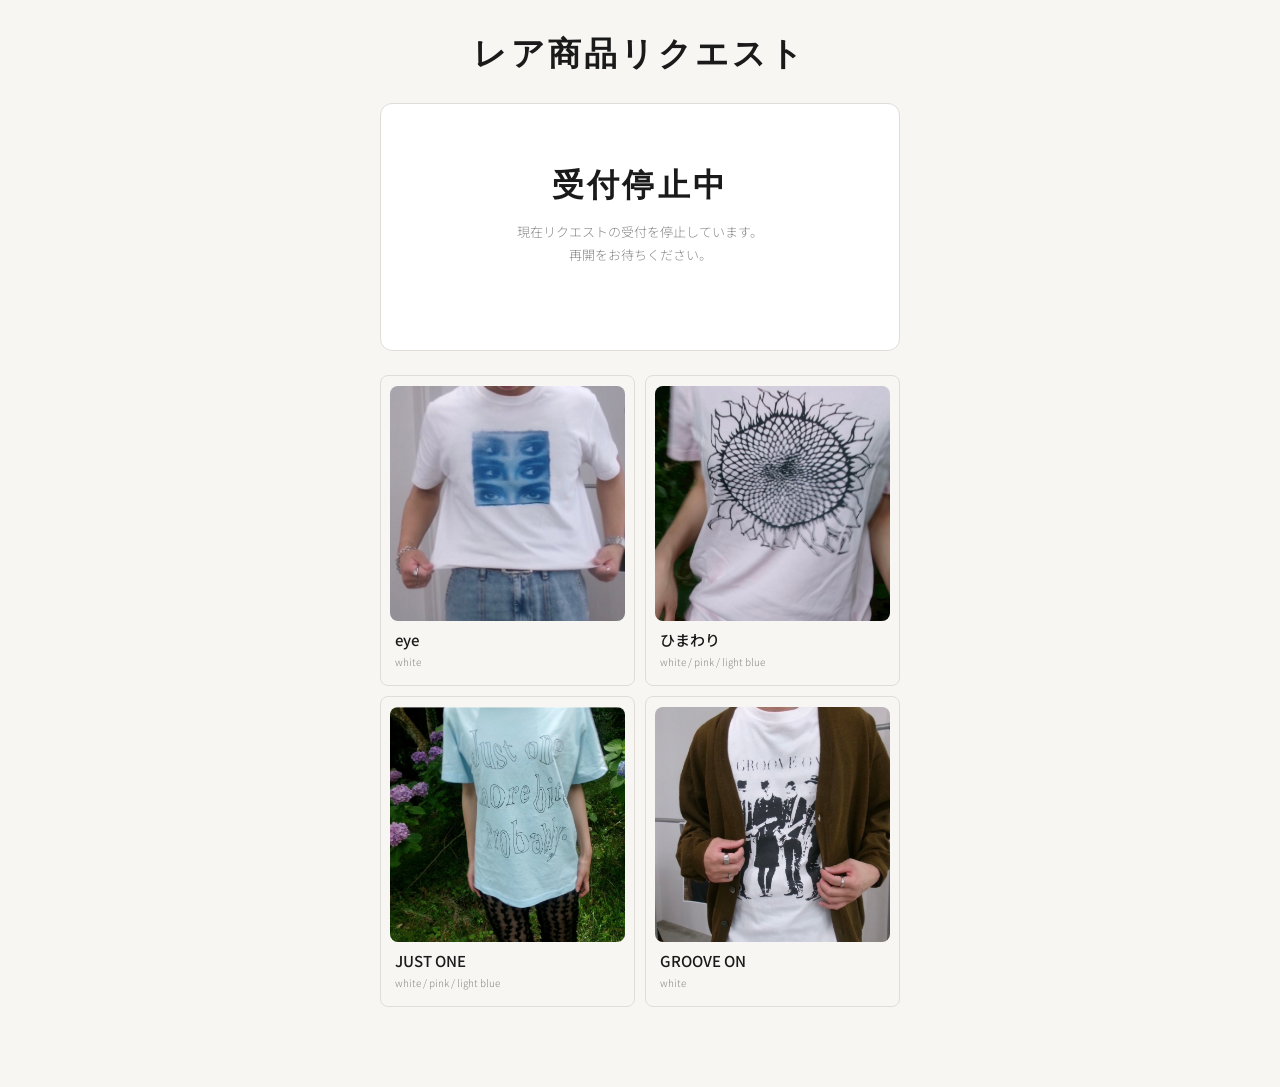
==== stopped.html @ bee6fe9d "修正" ====
<!DOCTYPE html>
<html lang="ja">
<head>
  <meta charset="UTF-8">
  <meta name="viewport" content="width=device-width, initial-scale=1.0">
  <title>受付停止中 - レア商品リクエスト</title>
  <link rel="stylesheet" href="style.css">
</head>
<body>

  <div class="container">
    <header class="header">
      <h1 class="header__title">レア商品リクエスト</h1>
    </header>

    <div class="complete">
      <h2 class="complete__title">受付停止中</h2>
      <p class="complete__text">現在リクエストの受付を停止しています。<br>再開をお待ちください。</p>
    </div>

    <div class="product-grid" style="margin-top: 24px;">
      <div class="product-card__inner">
        <img src="Eye.jpg" alt="eye" class="product-card__img">
        <p class="product-card__name">eye</p>
        <p class="product-card__colors">white</p>
      </div>
      <div class="product-card__inner">
        <img src="Himawari.jpg" alt="ひまわり" class="product-card__img">
        <p class="product-card__name">ひまわり</p>
        <p class="product-card__colors">white / pink / light blue</p>
      </div>
      <div class="product-card__inner">
        <img src="JustOne.jpg" alt="JUST ONE" class="product-card__img">
        <p class="product-card__name">JUST ONE</p>
        <p class="product-card__colors">white / pink / light blue</p>
      </div>
      <div class="product-card__inner">
        <img src="GrooveOn.jpg" alt="GROOVE ON" class="product-card__img">
        <p class="product-card__name">GROOVE ON</p>
        <p class="product-card__colors">white</p>
      </div>
    </div>

  </div>

</body>
</html>
---- style.css ----
@import url('https://fonts.googleapis.com/css2?family=Bebas+Neue&family=Noto+Sans+JP:wght@300;400;500&display=swap');

/* =============================================
   CSS変数：色・フォントはここで一括管理
============================================= */
:root {
  --color-bg: #f7f6f3;
  --color-surface: #ffffff;
  --color-accent: #1a1a1a;
  --color-accent-light: #333;
  --color-muted: #888;
  --color-border: #e0ddd8;
  --color-selected: #1a1a1a;
  --color-selected-text: #ffffff;
  --color-error: #c0392b;
  --font-display: 'Bebas Neue', sans-serif;
  --font-body: 'Noto Sans JP', sans-serif;
  --radius: 12px;
  --radius-sm: 8px;
}

* {
  box-sizing: border-box;
  margin: 0;
  padding: 0;
}

body {
  background-color: var(--color-bg);
  font-family: var(--font-body);
  color: var(--color-accent);
  min-height: 100vh;
  padding: 40px 16px 80px;
}

/* =============================================
   コンテナ
============================================= */
.container {
  max-width: 520px;
  margin: 0 auto;
}

/* =============================================
   ヘッダー
============================================= */
.header {
  text-align: center;
  margin-bottom: 30px;
}

.header__sub {
  font-family: var(--font-display);
  font-size: 13px;
  letter-spacing: 0.3em;
  color: var(--color-muted);
  margin-bottom: 8px;
}

.header__title {
  font-family: var(--font-display);
  font-size: 32.5px;
  letter-spacing: 0.1em;
  line-height: 1;
  margin-bottom: 16px;
}

.header__desc {
  font-size: 13px;
  color: var(--color-muted);
  line-height: 1.8;
  font-weight: 300;
}

/* =============================================
   ステップ
============================================= */
.step {
  background: var(--color-surface);
  border-radius: var(--radius);
  padding: 21px 12px 10px 12px;
  margin-bottom: 16px;
  border: 1px solid var(--color-border);
}

.step__title {
  font-size: 16px;
  font-weight: 700;
  letter-spacing: 0.05em;
  margin-bottom: 2px;
  margin-left: 5px;
  display: flex;
  align-items: center;
  gap: 15px;
}

.step__num {
  font-family: var(--font-display);
  font-size: 28px;
  line-height: 1;
  color: var(--color-muted);
  padding-top: 4px; /* 数値を調整して合わせる */
}

.step__note {
  font-size: 11px;
  color: var(--color-muted);
  margin-bottom: 20px;
  margin-left: 45px;
}

/* =============================================
   商品グリッド
============================================= */
.product-grid {
  display: grid;
  grid-template-columns: 1fr 1fr;
  gap: 10px;
}

.product-card {
  cursor: pointer;
  display: block;
}

.product-card input[type="checkbox"] {
  display: none;
}

.product-card__inner {
  border: 1.5px solid var(--color-border);
  border-radius: var(--radius-sm);
  padding: 16px 14px;
  position: relative;
  transition: all 0.2s ease;
  background: var(--color-bg);
}

.product-card__check {
  position: absolute;
  top: 10px;
  right: 10px;
  width: 20px;
  height: 20px;
  border-radius: 50%;
  border: 1.5px solid var(--color-border);
  display: flex;
  align-items: center;
  justify-content: center;
  font-size: 10px;
  color: transparent;
  transition: all 0.2s ease;
}

/* 商品カード画像 */
.product-card__img {
  width: calc(100% + 10px); /* paddingの分だけ広げる */
  margin-left: -5px; /* product-card__innerのpaddingと合わせる */
  margin-top: -6px; /* 上の隙間を埋める */
  border-radius: var(--radius-sm); /* 上だけ角丸 */
  aspect-ratio: 1 / 1;
  object-fit: cover;
  display: block;
  margin-bottom: 8px;
}

.product-card input:checked ~ .product-card__inner {
  border-color: var(--color-selected);
  background: var(--color-selected);
}

.product-card input:checked ~ .product-card__inner .product-card__name {
  color: var(--color-selected-text);
}

.product-card input:checked ~ .product-card__inner .product-card__colors {
  color: rgba(255,255,255,0.6);
}

.product-card input:checked ~ .product-card__inner .product-card__check {
  background: white;
  border-color: white;
  color: var(--color-selected);
}

.product-card__name {
  font-size: 15px;
  font-weight: 500;
  margin-bottom: 4px;
  transition: color 0.2s;
}

.product-card__colors {
  font-size: 10px;
  color: var(--color-muted);
  font-weight: 300;
  transition: color 0.2s;
}

/* =============================================
   商品詳細（STEP2）
============================================= */
.product-detail {
  margin-bottom: 40px;
}

.product-detail:last-child {
  margin-bottom: 0;
}

.product-detail__name {
  font-family: var(--font-display);
  font-size: 22px;
  letter-spacing: 0.05em;
  margin-top: 15px;
  margin-bottom: 10px;
  margin-left: 5px;
}

.detail-label {
  font-size: 13px;
  font-weight: 500;
  letter-spacing: 0.05em;
  margin-bottom: 13px;
  margin-left: 2px;
  text-transform: uppercase;
  background:rgba(215, 198, 188, 0);
  color: rgb(0, 0, 0);
}

.detail-section {
  margin-bottom: 6px;
  padding: 11px;
  background: var(--color-surface);
  border-radius: var(--radius-sm);
  border: 1px solid var(--color-border);
}

.detail-section--size {
  padding-bottom: 10px 10px 1px 10px; /* サイズの島だけ下のpaddingを小さく */
}

.detail-section:first-of-type {
  border-radius: var(--radius-sm);
}

.detail-section:last-of-type {
  border-radius: var(--radius-sm);
  margin-bottom: 0;
}

.detail-section:last-child {
  margin-bottom: 0;
}

/* サイズグループ */
.size-group {
  margin-bottom: 10px;
}

.size-group__label {
  font-size: 11px;
  font-weight: 1000;
  letter-spacing: 0.1em;
  color: #717171; /* 文字色を白に */
  text-transform: uppercase;
  margin-bottom: 1px;
  display: inline-block;
  padding: 2px 5px;
  border-radius: 3px; /* 角を少し丸める（完全な四角にするなら0px） */
  background-color: #efefef85; /* 背景色 */
}

.size-group-divider {
  border: none;
  border-top: 1px solid var(--color-border);
  margin-top: 19px ;
  margin-bottom: 13px;
}

.option-group--size-row {
  display: flex;
  flex-wrap: wrap;
  gap: 8px;
  margin-bottom: -10px;
}

/* サイズグループヘッダー */
.size-group__header {
  display: flex;
  align-items: center;
  gap: 8px;
  margin-bottom: 16px;
}

/* ？ボタン */
.size-group__info-btn {
  width: 15px;
  height: 15px;
  border-radius: 50%;
  border: 1.8px solid #a9a9a9;
  background: transparent;
  color: #a9a9a9;
  font-size: 11px;
  cursor: pointer;
  display: flex;
  align-items: center;
  justify-content: center;
  padding: 0;
  font-weight: bold;
}

/* 情報エリア */
.size-group__info {
  background: var(--color-bg);
  border-radius: var(--radius-sm);
  padding: 12px;
  margin-bottom: 10px;
  border: 1px solid var(--color-border);
}

.size-group__info-img {
  width: 100%;
  border-radius: var(--radius-sm);
}

/* =============================================
   選択ボタン（色・サイズ・温度感共通）
============================================= */
.option-group {
  display: flex;
  flex-wrap: wrap;
  gap: 9px;
}

.option-btn {
  display: none;
}

.option-btn + label {
  display: inline-flex;
  align-items: center;
  justify-content: center;
  padding: 3.5px 11px;
  color:rgba(90, 84, 78, 0.858);
  border: 1.4px solid rgba(90, 84, 78, 0.195);
  border-radius: 15px;
  font-size: 12px;
  font-family: var(--font-body);
  cursor: pointer;
  transition: all 0.2s ease;
  background-color: rgba(234, 233, 232, 0.194);
  white-space: nowrap;
}

.option-btn:checked + label {
  background: rgb(66, 66, 66);
  border-color: rgba(66, 66, 66, 0.858);
  color: var(--color-selected-text);
}

/* =============================================
   確認画面（STEP3）
============================================= */

.confirm-item {
  padding: 12px 0px 12px 45px ;
  border-bottom: 1px solid var(--color-border);
}

.confirm-item:last-child {
  border-bottom: none;
}

.confirm-item__name {
  font-weight: 500;
  font-size: 14px;
  margin-bottom: 6px;
}

.confirm-item__detail {
  display: flex;
  gap: 12px;
  font-size: 12px;
  color: var(--color-muted);
}

/* =============================================
   ナビゲーションボタン
============================================= */
.nav-buttons {
  display: flex;
  gap: 10px;
  margin-top: 24px;
}

.btn {
  flex: 1;
  padding: 12px;
  border: none;
  border-radius: var(--radius-sm);
  font-size: 14px;
  font-family: var(--font-body);
  font-weight: 500;
  cursor: pointer;
  letter-spacing: 0.05em;
  transition: all 0.2s ease;
}

.btn--next,
.btn--submit {
  background: var(--color-selected);
  color: white;
}

.btn--next:active,
.btn--submit:active {
  opacity: 0.8;
}

.btn--back {
  background: transparent;
  border: 1.5px solid var(--color-border);
  color: var(--color-accent-light);
}

/* =============================================
   完了画面
============================================= */
.complete {
  text-align: center;
  padding: 60px 24px;
  background: var(--color-surface);
  border-radius: var(--radius);
  border: 1px solid var(--color-border);
}


.complete__title {
  font-family: var(--font-display);
  font-size: 32px;
  letter-spacing: 0.1em;
  margin-bottom: 12px;
}

.complete__text {
  font-size: 13px;
  color: var(--color-muted);
  line-height: 1.8;
  margin-bottom: 24px;
  font-weight: 300;
}

/* =============================================
   デバッグ表示（開発中のみ）
   本番時は削除またはdisplay:noneに
============================================= */
.debug {
  margin-top: 32px;
  text-align: left;
  background: #f0f0f0;
  border-radius: var(--radius-sm);
  padding: 16px;
  font-size: 12px;
  line-height: 1.8;
  color: #333;
  white-space: pre-wrap;
  word-break: break-all;
}
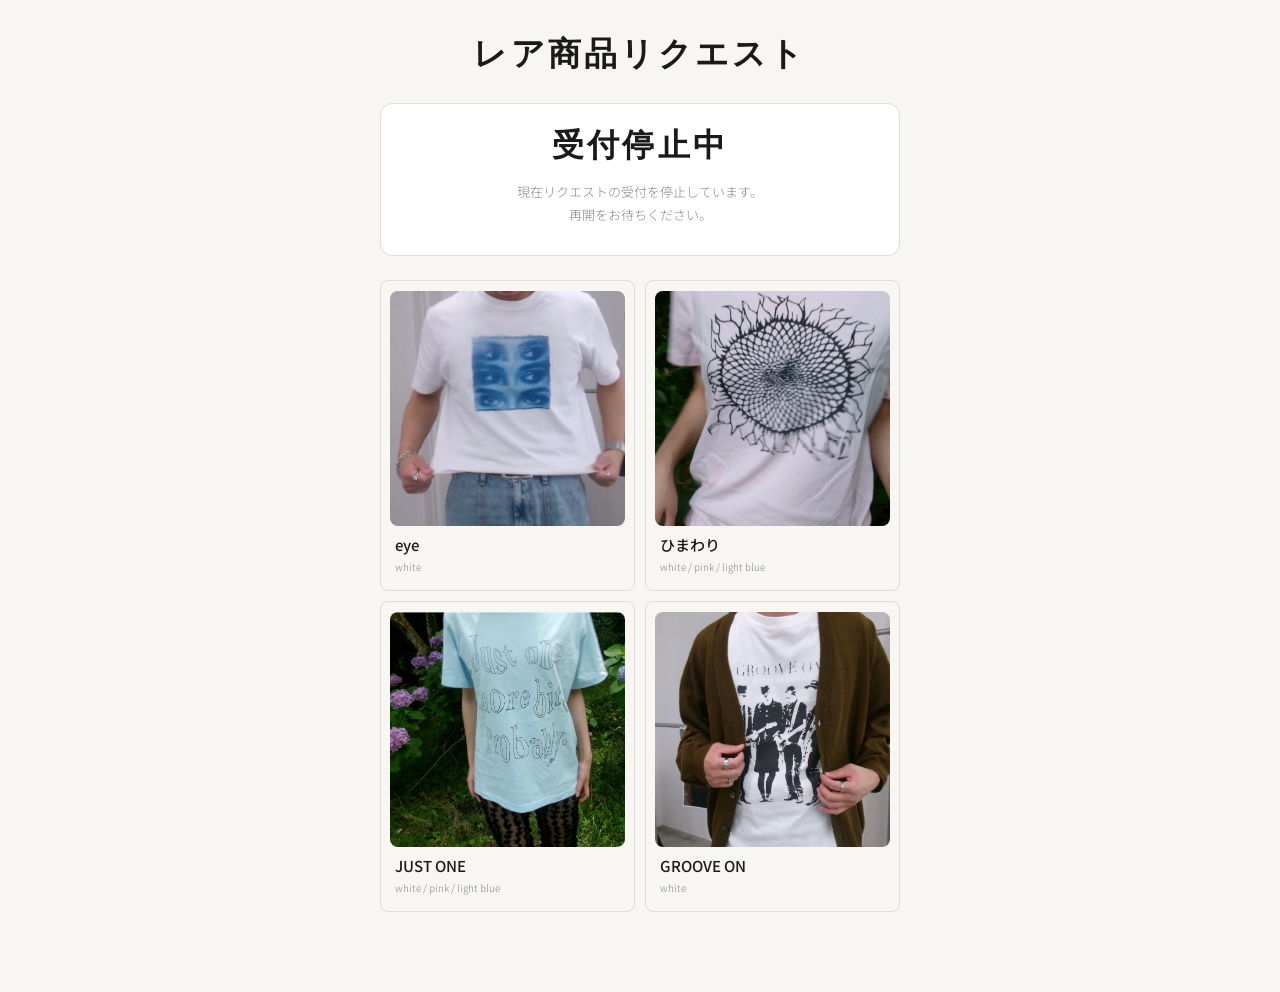
==== commit 32e22117: "編集" ====
--- a/stopped.html
+++ b/stopped.html
@@ -13,7 +13,7 @@
       <h1 class="header__title">レア商品リクエスト</h1>
     </header>
 
-    <div class="complete">
+    <div class="complete" style="padding: 20px 12px 5px 12px;">
       <h2 class="complete__title">受付停止中</h2>
       <p class="complete__text">現在リクエストの受付を停止しています。<br>再開をお待ちください。</p>
     </div>
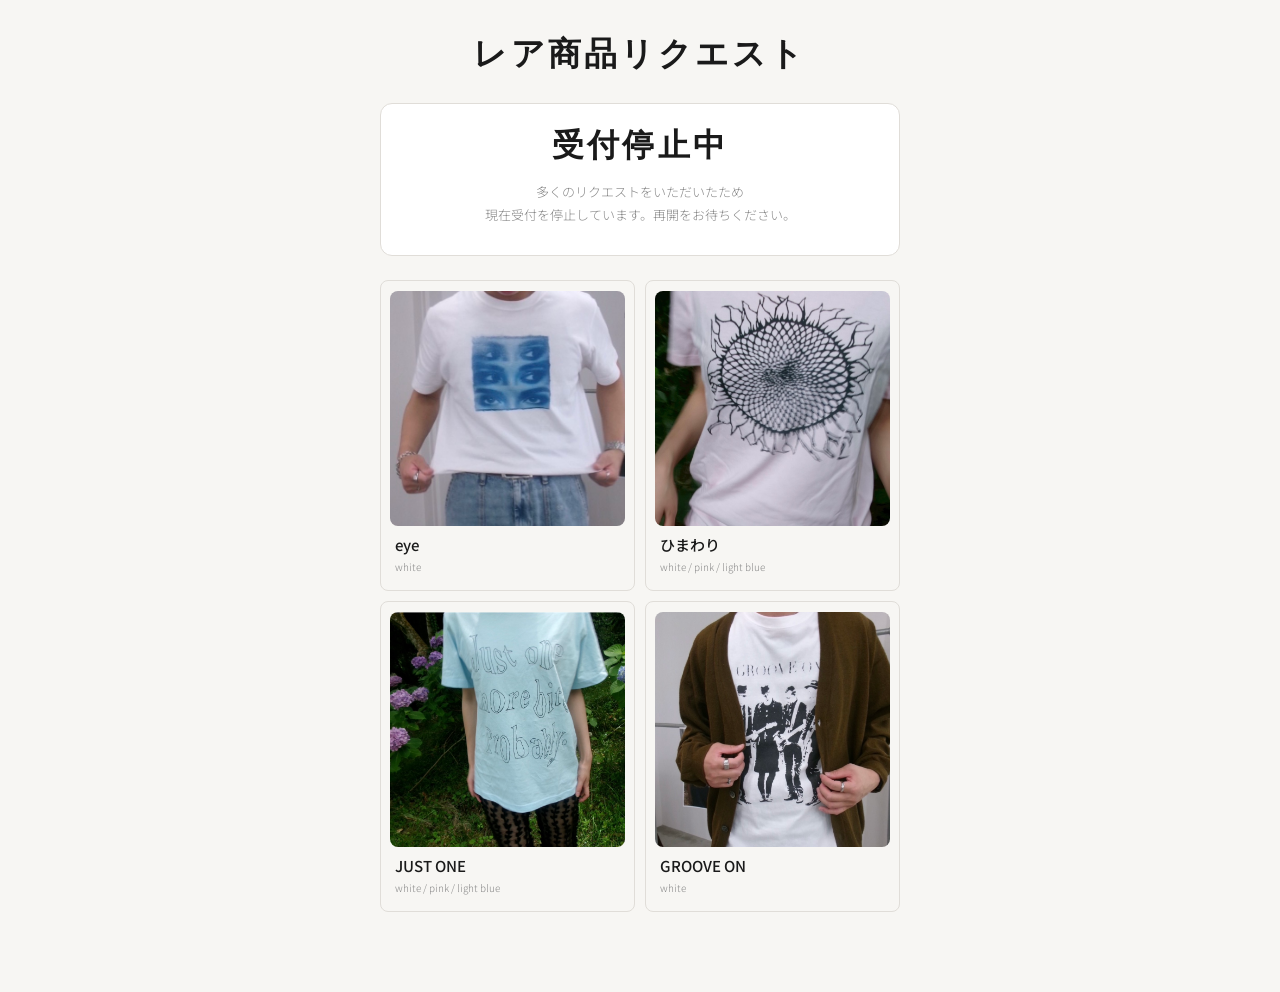
==== commit 525ebf2f: "編集" ====
--- a/stopped.html
+++ b/stopped.html
@@ -15,7 +15,7 @@
 
     <div class="complete" style="padding: 20px 12px 5px 12px;">
       <h2 class="complete__title">受付停止中</h2>
-      <p class="complete__text">現在リクエストの受付を停止しています。<br>再開をお待ちください。</p>
+      <p class="complete__text">多くのリクエストをいただいたため<br>現在受付を停止しています。再開をお待ちください。</p>
     </div>
 
     <div class="product-grid" style="margin-top: 24px;">
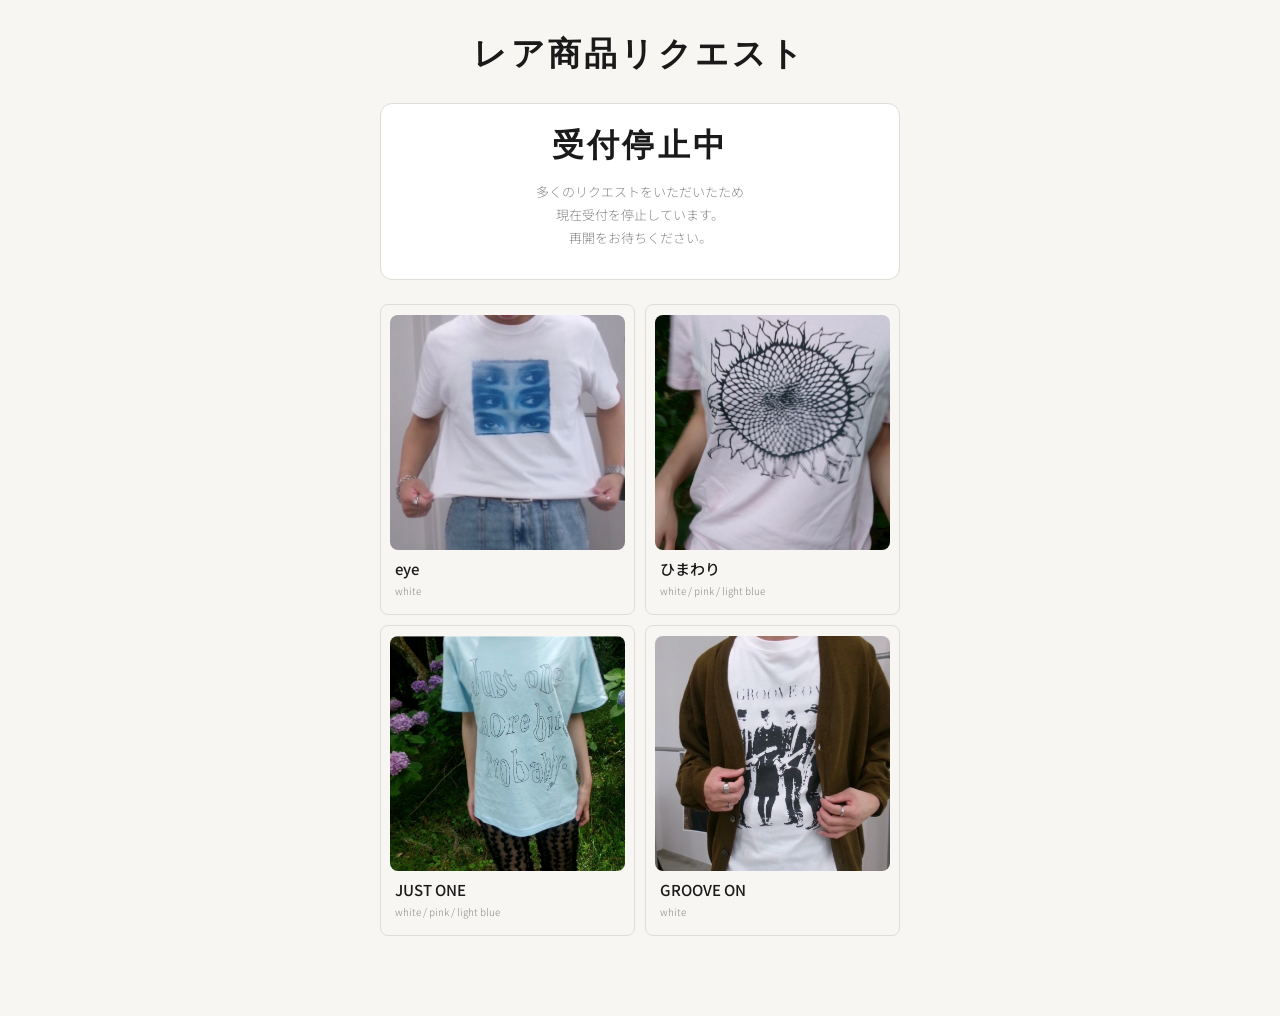
==== commit d44c9957: "編集" ====
--- a/stopped.html
+++ b/stopped.html
@@ -15,7 +15,7 @@
 
     <div class="complete" style="padding: 20px 12px 5px 12px;">
       <h2 class="complete__title">受付停止中</h2>
-      <p class="complete__text">多くのリクエストをいただいたため<br>現在受付を停止しています。再開をお待ちください。</p>
+      <p class="complete__text">多くのリクエストをいただいたため<br>現在受付を停止しています。<br>再開をお待ちください。</p>
     </div>
 
     <div class="product-grid" style="margin-top: 24px;">
